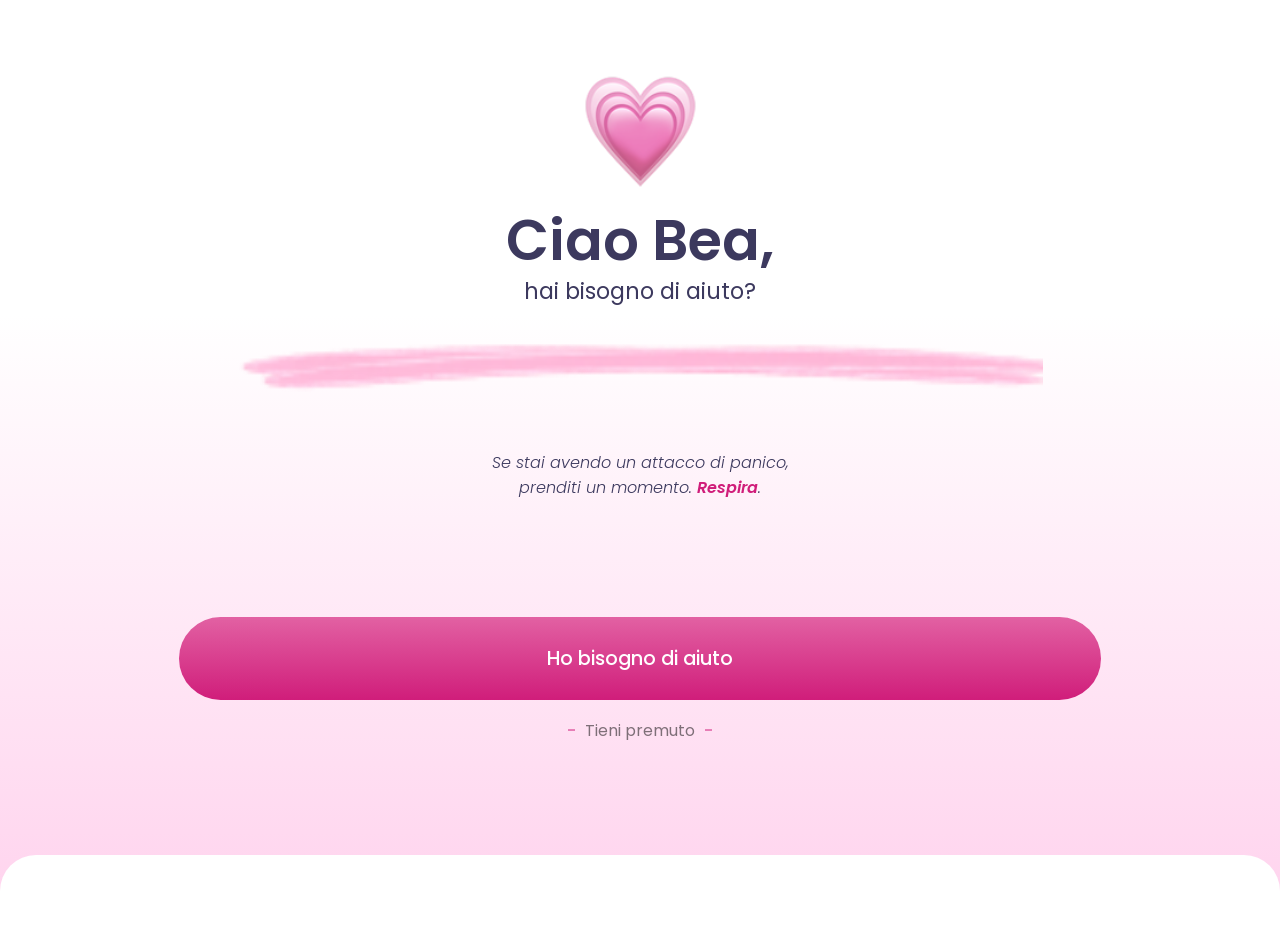
==== index.html @ 6dc3eac3 "Update index.html" ====
<!DOCTYPE html>
<html lang="en">

<head>
    <meta charset="UTF-8">
    <meta name="theme-color" content="#ffffff">
    <meta name="viewport" content="width=device-width, initial-scale=1, viewport-fit=cover">
    <meta name="apple-mobile-web-app-capable" content="yes">
    <meta name="mobile-web-app-capable" content="yes">
    <meta name="apple-mobile-web-app-status-bar-style" content="black-translucent">
    <meta name="apple-mobile-web-app-title" content="App Bea">

<!-- icona che appare sulla home screen -->
<link rel="apple-touch-icon" href="icona.png">

<!-- collega il manifest -->
<link rel="manifest" href="manifest.json">

<script>
  if ('serviceWorker' in navigator) {
    navigator.serviceWorker.register('/app-bea/sw.js');
  }
</script>

    <title>Document</title>
    <link rel="stylesheet" href="style.css">
    <script src="script.js" defer></script>
</head>

<body>

    <div class="main">

        <img src="heart.png" class="heart">
        <div class="testi">
        <h1 class="bea">Ciao Bea,</h1>
        <h1 class="aiuto">hai bisogno di aiuto?</h1>
    </div>
        <img src="line.png" class="line">
        <p class="chill">Se stai avendo un attacco di panico,<br>
prenditi un momento. <span> Respira</span>.</p>

        <div class="btncontainer">
            <button class="btn">Ho bisogno di aiuto</button>   

            <div class="tp" style="opacity: 0.5; margin-top: 2vh;">
               <span>- </span><p>Tieni premuto</p><span> -</span>
            </div>
        </div>
        
    </div>


        <nav class="nav">
            <div class="nav-glass"></div>
        </nav>

    
    <div class="waves">
        <img src="Waves/wave1.png" class="wave1">
        <img src="Waves/wave2.png" class="wave2">
        <img src="Waves/wave3.png" class="wave3">
    </div>

</body>

</html>
---- style.css ----
@import url('https://fonts.googleapis.com/css2?family=Poppins:ital,wght@0,100;0,200;0,300;0,400;0,500;0,600;0,700;0,800;0,900;1,100;1,200;1,300;1,400;1,500;1,600;1,700;1,800;1,900&display=swap');


*{
    margin: 0;
    padding: 0;
    box-sizing: border-box;
    font-family: 'Poppins', sans-serif;
}

html {
    height: 100dvh;
    min-height: 100dvh;
    overflow: hidden;
}

body {
    height: 100dvh;
    overflow: hidden;
    touch-action: none;
    overscroll-behavior: none;
    position: relative;
    background-image: linear-gradient(to bottom, #ffffff 35%, #FFD4EE 100%);
    display: flex;
    align-items: center;
    flex-direction: column;
    user-select: none;
    -webkit-user-select: none;
    padding-bottom: env(safe-area-inset-bottom);
}

.main{
    display: flex;
    justify-content: space-between;
    align-items: space-between;
    margin-top: calc(8dvh + env(safe-area-inset-top));
    height: auto;
    max-width: 90%;
    width: 90%; 
    flex-direction: column;
    text-align: center;
    z-index: 1;
}

.heart{
    min-width: 13dvh;
    min-height: 13dvh;
    position: relative;
    margin: 0dvh auto 1dvh auto;
    animation: heartMove 4s ease-in-out infinite;
}

h1{
    font-size: 1.4rem;
    color: #3C395E;
    margin: 0px;
    padding: 0px;
    font-weight: 400;
}

.bea{
    margin-bottom: -1dvh;
    font-weight: 600;
    font-size: 3.5rem;
}

.line{
    width: 70%;
    margin: 1dvh auto;
}

.chill{
    font-size: 1rem;
    font-style: italic;
    color: #3C395E;
    margin-top: 4dvh;
    padding: 0px;
    font-weight: 300;
}

 span{
    color: #D01D7A;
    font-weight: 600;
    display: inline-block;
}

.tp p{
    display: inline;
    margin: 0px 1dvh;
}

.btn {
  padding: 3dvh;
  width: 80%;
  margin: 0 auto;
  border: none;
  color: #fff;
  border-radius: 50px;
  cursor: pointer;
  font-size: 1.2rem;
  font-weight: 500;
  user-select: none;
  -webkit-user-select: none;
background-image: 
    linear-gradient(to right, #ffffff 25%, transparent 50%),
    linear-gradient(#E261A3, #D01D7A);
  background-size: 300% 100%, 100% 100%;
  background-position: 100% 0, 0 0; 
  transition: background-position 2s ease, color 2s ease, transform 2s ease;
}

.btn.pressing {
  background-position: 0% 0, 0 0;
  transform: scale(1.05);
  color: #D01D7A;
}


.btncontainer{
    margin-top: 13dvh;
}



nav{
    background-color: #ffffff;
    width: 100%;
    height: calc(5dvh + env(safe-area-inset-bottom));
    padding-bottom: env(safe-area-inset-bottom);
    bottom: 0px;
    position: absolute;
    border-radius: 4dvh 4dvh 0 0;
    z-index: 2;
}

.waves {
    position: absolute;
    width: 100%;
    height: 50%;
    overflow: hidden;
    pointer-events: none;
    bottom: -4dvh;
}

.wave1, .wave2, .wave3 {
    width: 110%;
    height: auto;       /* riempiono il contenitore */
    position: absolute;
    bottom: 0;
    left: 0;
    filter: blur(1px);
    object-fit: cover;  /* l'immagine si adatta senza deformarsi */
}

.wave1{
    animation: waveMove 10s ease-in-out infinite;
}

.wave2{
    animation: waveMove 12s ease-in-out infinite;
    animation-delay: -4s;
}

.wave3{
    animation: waveMove 12s ease-in-out infinite;
    animation-delay: -1s;
}

@keyframes waveMove {
    0% {
        transform: translateX(0);
    }
    50% {
        transform: translateX(-10%);
    }
    100% {
        transform: translateX(0);
    }
}

@keyframes heartMove {
    0% {
        transform: scale(1);
    }
    50% {
        transform: scale(1.05);
    }
    100% {
        transform: scale(1);
    }
}
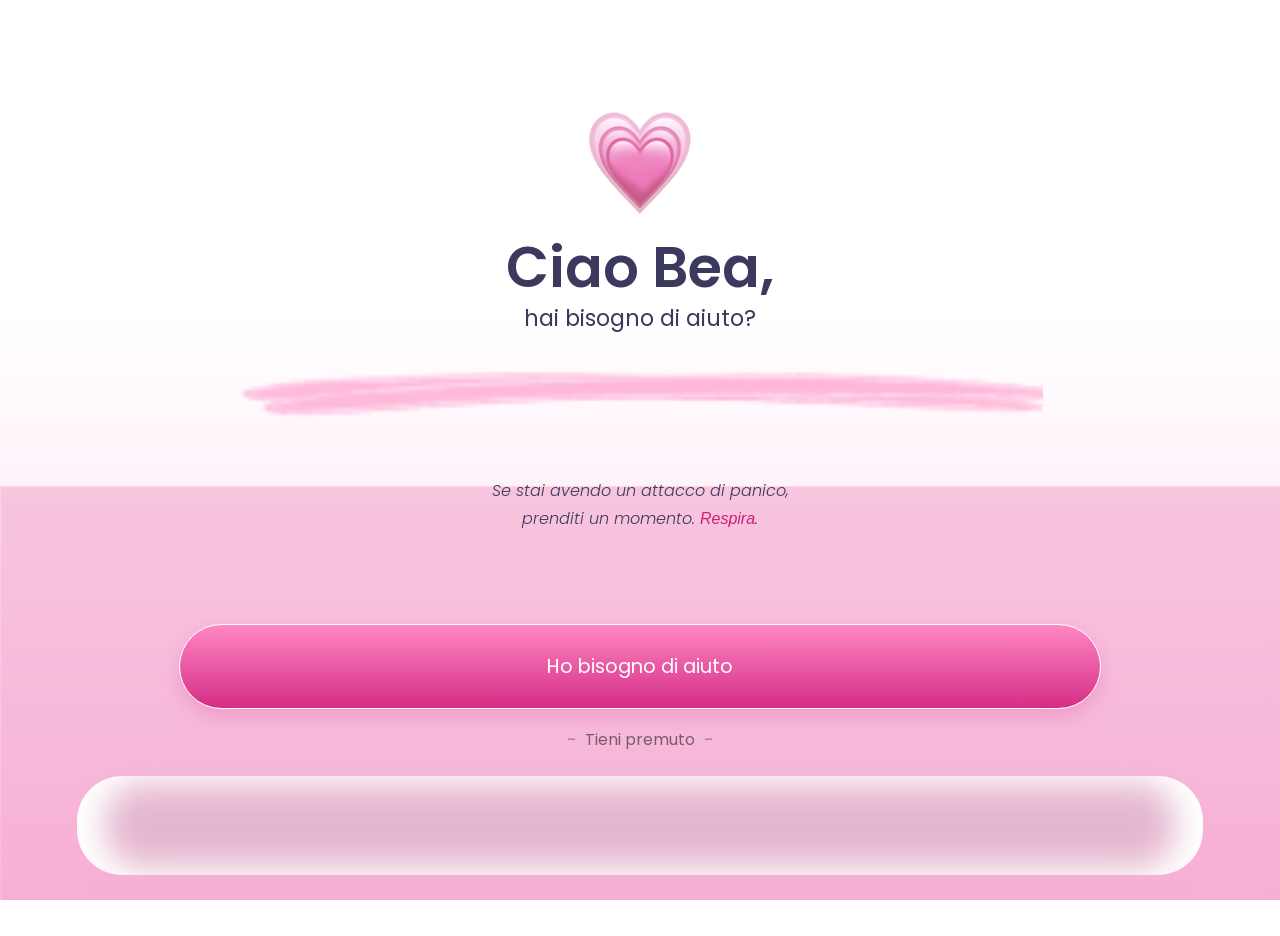
==== commit c1417edb: "Update index.html" ====
--- a/index.html
+++ b/index.html
@@ -57,9 +57,9 @@
 
     
     <div class="waves">
-        <img src="Waves/wave1.png" class="wave1">
-        <img src="Waves/wave2.png" class="wave2">
-        <img src="Waves/wave3.png" class="wave3">
+        <img src="wave1.png" class="wave1">
+        <img src="wave2.png" class="wave2">
+        <img src="wave3.png" class="wave3">
     </div>
 
 </body>
--- a/style.css
+++ b/style.css
@@ -33,7 +33,7 @@
     display: flex;
     justify-content: space-between;
     align-items: space-between;
-    margin-top: calc(8dvh + env(safe-area-inset-top));
+    margin-top: 12dvh;
     height: auto;
     max-width: 90%;
     width: 90%; 
@@ -43,8 +43,8 @@
 }
 
 .heart{
-    min-width: 13dvh;
-    min-height: 13dvh;
+    min-width: 12dvh;
+    min-height: 12dvh;
     position: relative;
     margin: 0dvh auto 1dvh auto;
     animation: heartMove 4s ease-in-out infinite;
@@ -76,11 +76,12 @@
     margin-top: 4dvh;
     padding: 0px;
     font-weight: 300;
+    line-height: 180%;
 }
 
  span{
     color: #D01D7A;
-    font-weight: 600;
+    font-weight: 500;
     display: inline-block;
 }
 
@@ -93,17 +94,18 @@
   padding: 3dvh;
   width: 80%;
   margin: 0 auto;
-  border: none;
+  border: 1px solid white;
   color: #fff;
   border-radius: 50px;
   cursor: pointer;
   font-size: 1.2rem;
-  font-weight: 500;
+  font-weight: 400;
   user-select: none;
+  box-shadow: 0 8px 18px #d32b8233;
   -webkit-user-select: none;
 background-image: 
     linear-gradient(to right, #ffffff 25%, transparent 50%),
-    linear-gradient(#E261A3, #D01D7A);
+    linear-gradient(#FF86C4, #D52D84);
   background-size: 300% 100%, 100% 100%;
   background-position: 100% 0, 0 0; 
   transition: background-position 2s ease, color 2s ease, transform 2s ease;
@@ -117,20 +119,31 @@
 
 
 .btncontainer{
-    margin-top: 13dvh;
-}
-
+    margin-top: 10dvh;
+}
 
 
 nav{
     background-color: #ffffff;
-    width: 100%;
-    height: calc(5dvh + env(safe-area-inset-bottom));
-    padding-bottom: env(safe-area-inset-bottom);
-    bottom: 0px;
-    position: absolute;
-    border-radius: 4dvh 4dvh 0 0;
+    width: 88%;
+    height: 11%;
+    padding-bottom:0;
+    bottom: 25px;
+    position: absolute;
+    border-radius: 5dvh 5dvh;
     z-index: 2;
+    display: flex;
+    align-items: center;
+    justify-content: center;
+}
+
+.nav-glass{
+    background-color: #E5B7CF;
+    border-radius: 4dvh 4dvh;
+    height: 85%;
+    width: 95%;
+    position: absolute;
+    filter: blur(16px);
 }
 
 .waves {
@@ -143,27 +156,29 @@
 }
 
 .wave1, .wave2, .wave3 {
-    width: 110%;
-    height: auto;       /* riempiono il contenitore */
+    width: 200%;
+    height: 100%;       /* riempiono il contenitore */
     position: absolute;
     bottom: 0;
     left: 0;
+    object-fit: cover;  /* l'immagine si adatta senza deformarsi */
+}
+
+.wave1{
+    animation: waveMove 20s ease-in-out infinite;
     filter: blur(1px);
-    object-fit: cover;  /* l'immagine si adatta senza deformarsi */
-}
-
-.wave1{
-    animation: waveMove 10s ease-in-out infinite;
 }
 
 .wave2{
-    animation: waveMove 12s ease-in-out infinite;
+    animation: waveMove 22s ease-in-out infinite;
+    animation-delay: -7s;
+    filter: blur(1px);
+}
+
+.wave3{
+    animation: waveMove 22s ease-in-out infinite;
     animation-delay: -4s;
-}
-
-.wave3{
-    animation: waveMove 12s ease-in-out infinite;
-    animation-delay: -1s;
+    filter: blur(2px);
 }
 
 @keyframes waveMove {
@@ -171,7 +186,7 @@
         transform: translateX(0);
     }
     50% {
-        transform: translateX(-10%);
+        transform: translateX(-50%);
     }
     100% {
         transform: translateX(0);
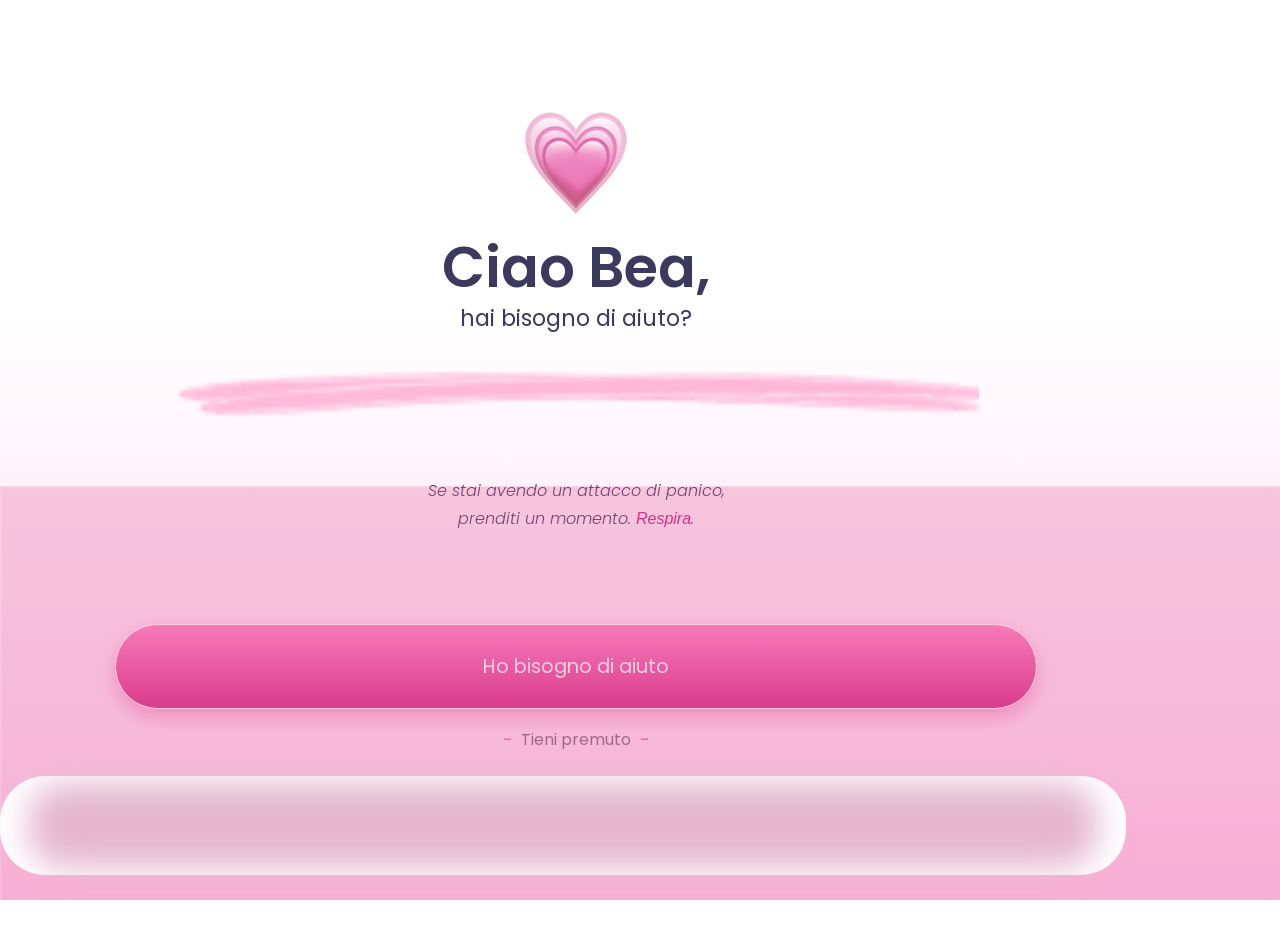
==== commit dd62fe7b: "Update index.html" ====
--- a/index.html
+++ b/index.html
@@ -4,7 +4,7 @@
 <head>
     <meta charset="UTF-8">
     <meta name="theme-color" content="#ffffff">
-    <meta name="viewport" content="width=device-width, initial-scale=1, viewport-fit=cover">
+    <meta name="viewport" content="width=device-width, initial-scale=1">
     <meta name="apple-mobile-web-app-capable" content="yes">
     <meta name="mobile-web-app-capable" content="yes">
     <meta name="apple-mobile-web-app-status-bar-style" content="black-translucent">
--- a/style.css
+++ b/style.css
@@ -9,24 +9,26 @@
 }
 
 html {
-    height: 100dvh;
-    min-height: 100dvh;
+    width: 100%;
+    height: 100%;
     overflow: hidden;
 }
 
 body {
-    height: 100dvh;
+    width: 100%;
+    height: 100%;
+    margin: 0;
+    position: fixed;
+    inset: 0;
     overflow: hidden;
-    touch-action: none;
-    overscroll-behavior: none;
-    position: relative;
-    background-image: linear-gradient(to bottom, #ffffff 35%, #FFD4EE 100%);
-    display: flex;
-    align-items: center;
-    flex-direction: column;
-    user-select: none;
-    -webkit-user-select: none;
-    padding-bottom: env(safe-area-inset-bottom);
+}
+
+body::after {
+    content: "";
+    position: fixed;
+    inset: 0;
+    z-index: -10;
+    background: linear-gradient(to bottom, #ffffff 35%, #FFD4EE 100%);
 }
 
 .main{
@@ -101,7 +103,7 @@
   font-size: 1.2rem;
   font-weight: 400;
   user-select: none;
-  box-shadow: 0 8px 18px #d32b8233;
+  box-shadow: 0 8px 18px rgba(211, 43, 130, 0.329);
   -webkit-user-select: none;
 background-image: 
     linear-gradient(to right, #ffffff 25%, transparent 50%),
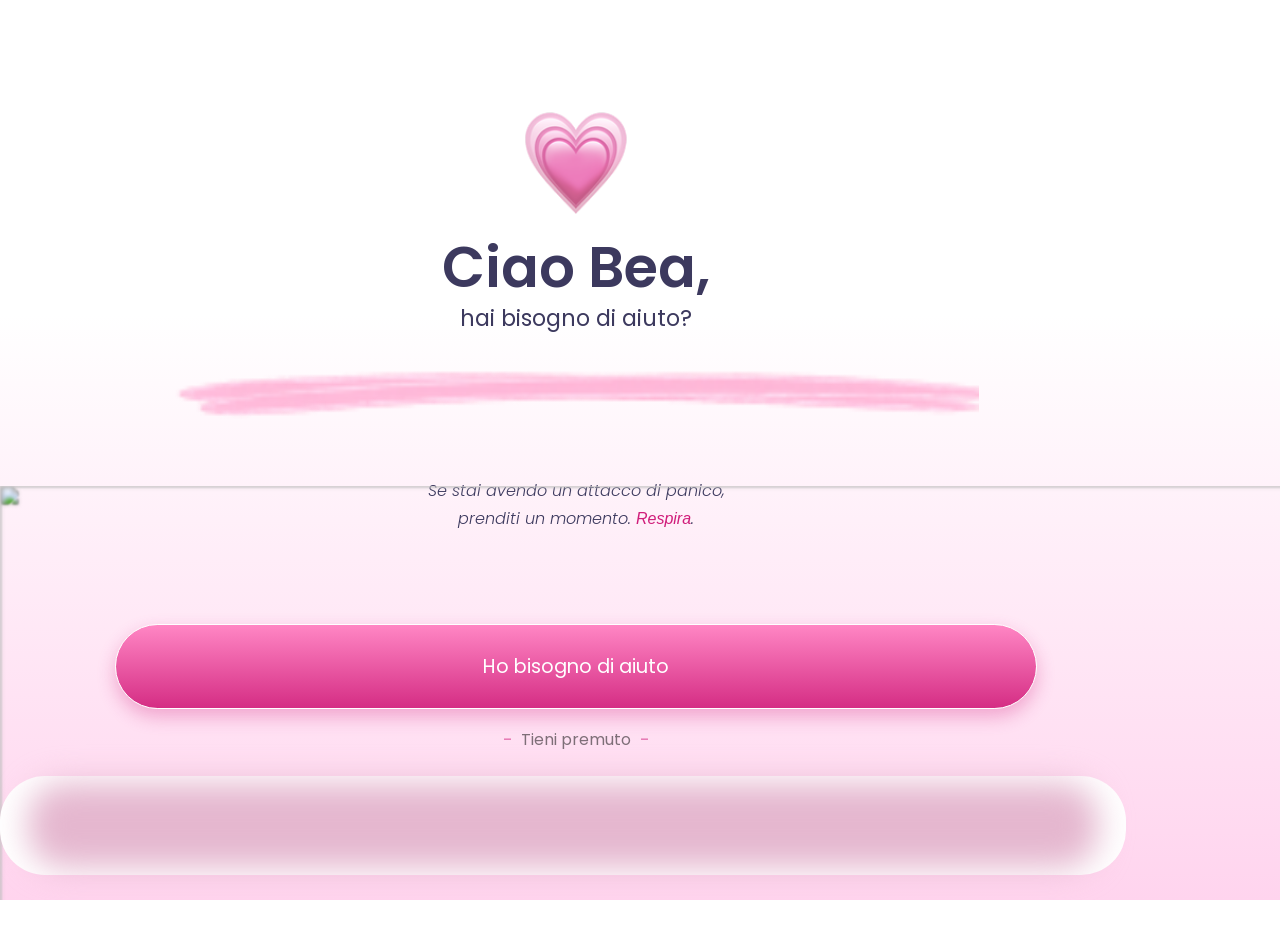
==== commit b536a349: "Update index.html" ====
--- a/index.html
+++ b/index.html
@@ -7,7 +7,7 @@
     <meta name="viewport" content="width=device-width, initial-scale=1">
     <meta name="apple-mobile-web-app-capable" content="yes">
     <meta name="mobile-web-app-capable" content="yes">
-    <meta name="apple-mobile-web-app-status-bar-style" content="black-translucent">
+    <meta name="apple-mobile-web-app-status-bar-style" content="default">
     <meta name="apple-mobile-web-app-title" content="App Bea">
 
 <!-- icona che appare sulla home screen -->
@@ -57,9 +57,9 @@
 
     
     <div class="waves">
-        <img src="wave1.png" class="wave1">
-        <img src="wave2.png" class="wave2">
-        <img src="wave3.png" class="wave3">
+        <img src="Waves/wave1.png" class="wave1">
+        <img src="Waves/wave2.png" class="wave2">
+        <img src="Waves/wave3.png" class="wave3">
     </div>
 
 </body>
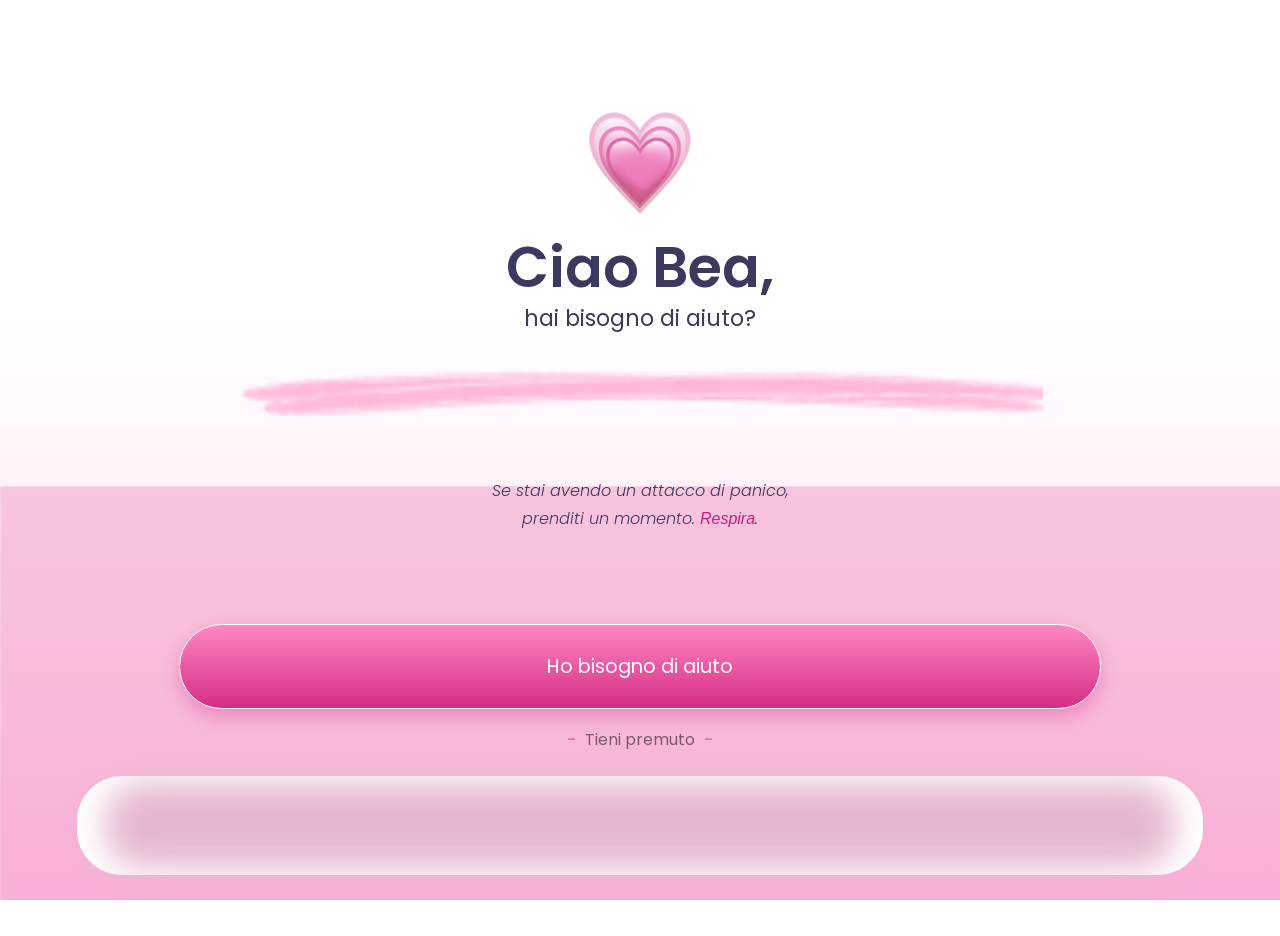
==== commit c51be9eb: "Modify viewport meta tag in index.html Updated viewport meta tag for better mobile support." ====
--- a/index.html
+++ b/index.html
@@ -4,7 +4,7 @@
 <head>
     <meta charset="UTF-8">
     <meta name="theme-color" content="#ffffff">
-    <meta name="viewport" content="width=device-width, initial-scale=1">
+    <meta name="viewport" content="width=device-width, initial-scale=1, viewport-fit=cover">
     <meta name="apple-mobile-web-app-capable" content="yes">
     <meta name="mobile-web-app-capable" content="yes">
     <meta name="apple-mobile-web-app-status-bar-style" content="default">
@@ -57,9 +57,9 @@
 
     
     <div class="waves">
-        <img src="Waves/wave1.png" class="wave1">
-        <img src="Waves/wave2.png" class="wave2">
-        <img src="Waves/wave3.png" class="wave3">
+        <img src="wave1.png" class="wave1">
+        <img src="wave2.png" class="wave2">
+        <img src="wave3.png" class="wave3">
     </div>
 
 </body>
--- a/style.css
+++ b/style.css
@@ -16,11 +16,25 @@
 
 body {
     width: 100%;
-    height: 100%;
+    height: 100dvh;
     margin: 0;
+    padding: 0;
+
     position: fixed;
     inset: 0;
+
     overflow: hidden;
+    touch-action: none;
+    overscroll-behavior: none;
+
+    background-image: linear-gradient(to bottom, #ffffff 35%, #FFD4EE 100%);
+
+    display: flex;
+    align-items: center;
+    flex-direction: column;
+
+    user-select: none;
+    -webkit-user-select: none;
 }
 
 body::after {
@@ -39,6 +53,8 @@
     height: auto;
     max-width: 90%;
     width: 90%; 
+    margin-left: auto;
+    margin-right: auto;
     flex-direction: column;
     text-align: center;
     z-index: 1;
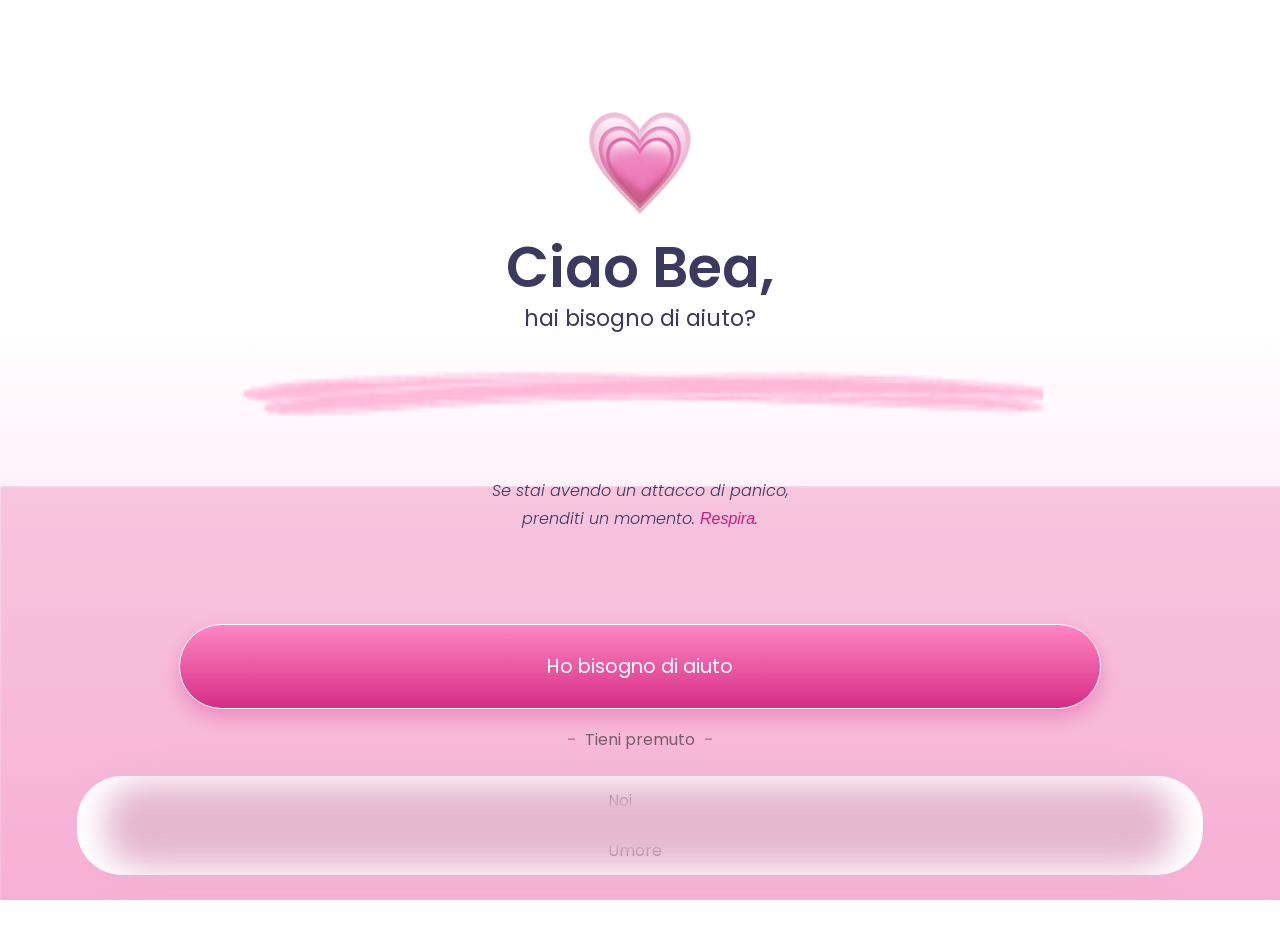
==== commit b160926a: "Update index.html" ====
--- a/index.html
+++ b/index.html
@@ -21,6 +21,8 @@
     navigator.serviceWorker.register('/app-bea/sw.js');
   }
 </script>
+
+<link rel="stylesheet" href="https://cdn.jsdelivr.net/npm/bootstrap-icons@1.13.1/font/bootstrap-icons.min.css">
 
     <title>Document</title>
     <link rel="stylesheet" href="style.css">
@@ -53,6 +55,13 @@
 
         <nav class="nav">
             <div class="nav-glass"></div>
+             <div class="btn-nav">
+                <div class="selettore"></div>
+
+                <div class="noi">Noi</div>
+                <div class="home"><i class="bi bi-house"></i>Home</div>
+                <div class="umore">Umore</div>
+              </div>
         </nav>
 
     
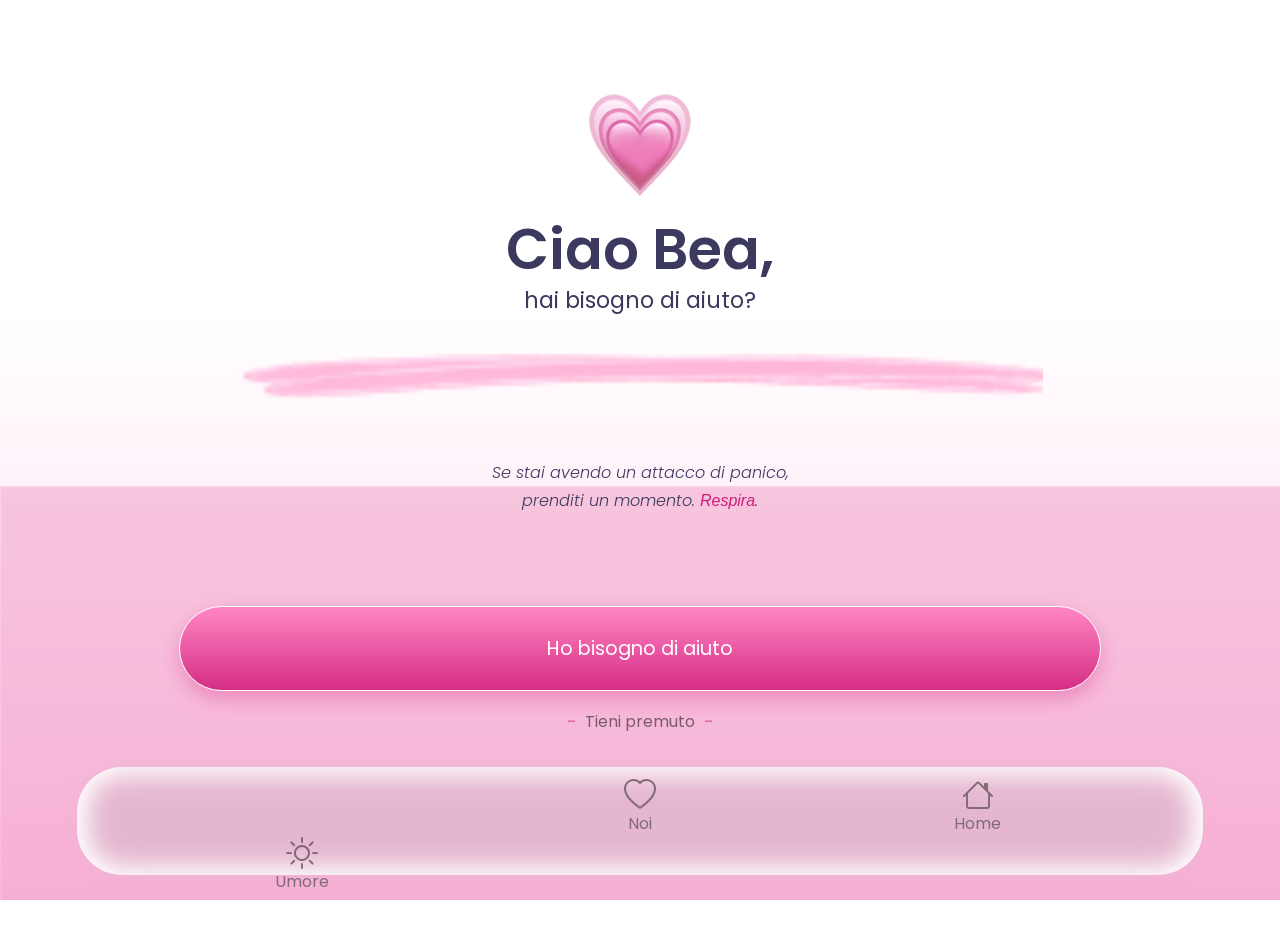
==== commit 3379f46e: "Update index.html" ====
--- a/index.html
+++ b/index.html
@@ -58,9 +58,9 @@
              <div class="btn-nav">
                 <div class="selettore"></div>
 
-                <div class="noi">Noi</div>
-                <div class="home"><i class="bi bi-house"></i>Home</div>
-                <div class="umore">Umore</div>
+                <div class="noi"><i class="bi bi-heart"></i>Noi</div>
+                <div class="home active"><i class="bi bi-house"></i>Home</div>
+                <div class="umore"><i class="bi bi-brightness-high"></i>Umore</div>
               </div>
         </nav>
 
--- a/style.css
+++ b/style.css
@@ -49,7 +49,7 @@
     display: flex;
     justify-content: space-between;
     align-items: space-between;
-    margin-top: 12dvh;
+    margin-top: 10dvh;
     height: auto;
     max-width: 90%;
     width: 90%; 
@@ -144,11 +144,11 @@
 nav{
     background-color: #ffffff;
     width: 88%;
-    height: 11%;
+    height: 12%;
     padding-bottom:0;
     bottom: 25px;
     position: absolute;
-    border-radius: 5dvh 5dvh;
+    border-radius: 5dvh;
     z-index: 2;
     display: flex;
     align-items: center;
@@ -158,10 +158,38 @@
 .nav-glass{
     background-color: #E5B7CF;
     border-radius: 4dvh 4dvh;
-    height: 85%;
-    width: 95%;
-    position: absolute;
-    filter: blur(16px);
+    height: 86%;
+    width: 98%;
+    position: absolute;
+    filter: blur(12px);
+}
+
+.btn-nav {
+    width: 90%;
+    height: 80%;
+    position: absolute;
+
+    display: grid;
+    grid-template-columns: 1fr 1fr 1fr;
+
+    align-items: center;
+    justify-items: center;
+}
+
+.noi, .home, .umore{
+    color: #826A77;
+    border-radius: 3.5dvh;
+    display: flex;
+    align-items: center;
+    flex-direction: column;
+    justify-content: center;
+    height: 90%;
+    width: 90%;
+}
+
+.btn-nav i{
+    font-size: 32px;
+    margin-bottom: -4px;
 }
 
 .waves {
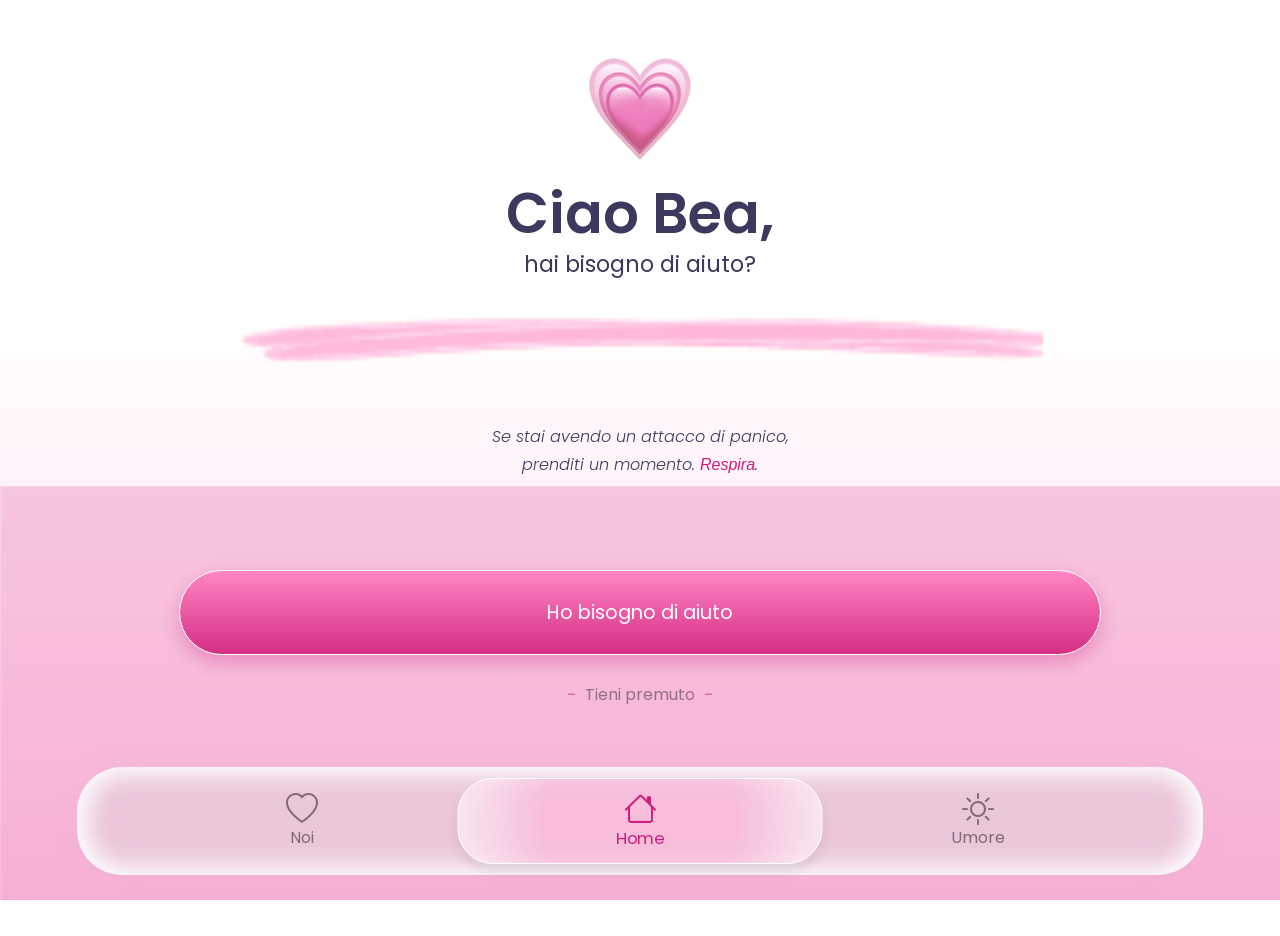
==== commit ca7c54a7: "Update index.html" ====
--- a/index.html
+++ b/index.html
@@ -45,7 +45,7 @@
         <div class="btncontainer">
             <button class="btn">Ho bisogno di aiuto</button>   
 
-            <div class="tp" style="opacity: 0.5; margin-top: 2vh;">
+            <div class="tp" style="opacity: 0.5; margin-top: 3dvh;">
                <span>- </span><p>Tieni premuto</p><span> -</span>
             </div>
         </div>
--- a/style.css
+++ b/style.css
@@ -49,7 +49,7 @@
     display: flex;
     justify-content: space-between;
     align-items: space-between;
-    margin-top: 10dvh;
+    margin-top: 6dvh;
     height: auto;
     max-width: 90%;
     width: 90%; 
@@ -106,6 +106,7 @@
 .tp p{
     display: inline;
     margin: 0px 1dvh;
+    opacity: 0.8;
 }
 
 .btn {
@@ -156,7 +157,7 @@
 }
 
 .nav-glass{
-    background-color: #E5B7CF;
+    background-color: #e5b7cfc7;
     border-radius: 4dvh 4dvh;
     height: 86%;
     width: 98%;
@@ -168,10 +169,8 @@
     width: 90%;
     height: 80%;
     position: absolute;
-
     display: grid;
-    grid-template-columns: 1fr 1fr 1fr;
-
+    grid-template-columns: repeat(3, 1fr);
     align-items: center;
     justify-items: center;
 }
@@ -185,6 +184,32 @@
     justify-content: center;
     height: 90%;
     width: 90%;
+    z-index: 1;
+    transition: color 0.35s ease, transform 0.35s ease;
+}
+
+.noi.active,
+.home.active,
+.umore.active {
+    color: #D01D7A;
+    transform: scale(1.03);
+}
+
+.selettore {
+    position: absolute;
+
+    width: 36%;
+    height: 100%;
+
+    left: 0;
+    box-shadow: 0 8px 12px rgba(0, 0, 0, 0.075);
+    background: #FFB7DC;
+    background: radial-gradient(circle, rgba(255, 183, 220, 0.6) 52%, rgba(255, 255, 255, 0.6) 100%);
+    border-radius: 3.9dvh;
+    border: 0.5px solid white;
+    transform-origin: center;
+    transition: transform 0.45s cubic-bezier(.22, 1, .36, 1);
+    z-index: 0;
 }
 
 .btn-nav i{
